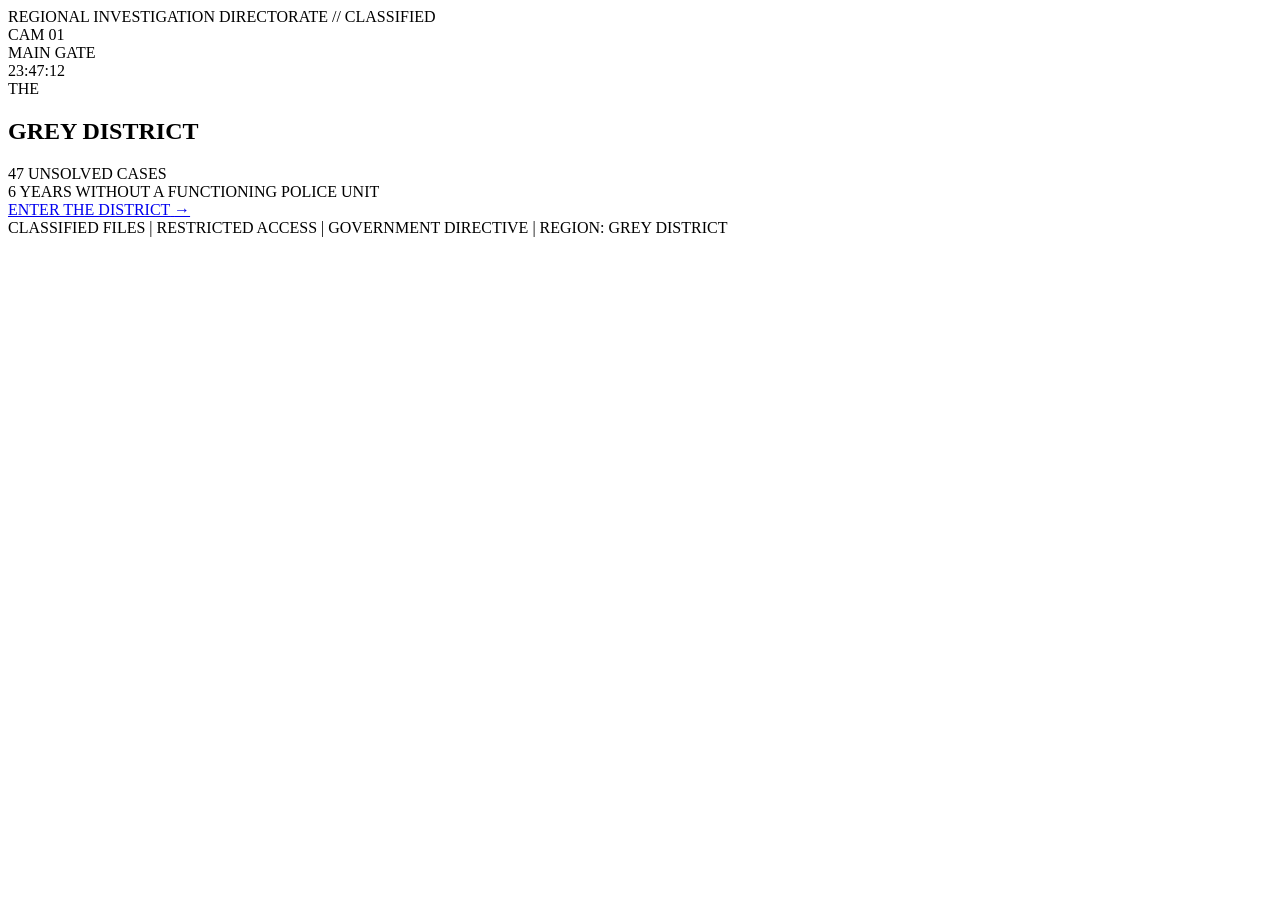
==== index.html @ d8ed6bbc "add homepage HTML structure and initial content" ====
<!DOCTYPE html>
<html lang="en">

<head>

    <meta charset="UTF-8">

    <meta name="viewport"
          content="width=device-width, initial-scale=1.0">

    <title>The Grey District</title>


    <!-- =========================
         FONTS
    ========================== -->

    <link rel="preconnect"
          href="https://fonts.googleapis.com">

    <link rel="preconnect"
          href="https://fonts.gstatic.com"
          crossorigin>

    <link
        href="https://fonts.googleapis.com/css2?family=Cinzel:wght@400;500;600;700&family=Oswald:wght@300;400;500;600;700&display=swap"
        rel="stylesheet">


    <!-- =========================
         CSS
    ========================== -->

    <link rel="stylesheet" href="style.css">

</head>


<body>


    <!-- =========================
         HOMEPAGE
    ========================== -->

    <main class="homepage">


        <!-- BACKGROUND -->

        <div class="background"></div>

        <div class="dark-overlay"></div>


        <!-- =========================
             TOP HEADER
        ========================== -->

        <div class="top-header">

            <span>
                REGIONAL INVESTIGATION DIRECTORATE
            </span>

            <span class="red-slashes">
                //
            </span>

            <span>
                CLASSIFIED
            </span>

        </div>


        <!-- RED LINE -->

        <div class="top-red-line"></div>


        <!-- =========================
             CAMERA INFORMATION
        ========================== -->

        <div class="camera-info">

            <div>
                CAM 01
                <span class="record-dot"></span>
            </div>

            <div>
                MAIN GATE
            </div>

            <div id="cameraTime">
                23:47:12
            </div>

        </div>


        <!-- =========================
             SIREN AUDIO
        ========================== -->
<audio id="sirenSound" loop preload="auto">
    <source src="siren.mp3" type="audio/mpeg">
</audio>
        <!-- =========================
             MAIN TITLE
        ========================== -->

        <section class="title-section">


            <!-- THE -->

            <div class="the-text">
                THE
            </div>


            <!-- GREY DISTRICT -->

            <h1>
                GREY DISTRICT
            </h1>


            <!-- CASE COUNT -->

            <div class="cases">

                <span class="case-number">
                    47
                </span>

                <span>
                    UNSOLVED CASES
                </span>

            </div>


            <!-- SUBTITLE -->

            <div class="subtitle">

                6 YEARS WITHOUT A
                FUNCTIONING POLICE UNIT

            </div>


        </section>


        <!-- =========================
             ENTER BUTTON
        ========================== -->

      <a href="../CHARACTER/character.html"
   id="enterButton"
   class="enter-button">
    <span>ENTER THE DISTRICT</span>
    <span>→</span>
</a>

        <!-- =========================
             BOTTOM INFORMATION
        ========================== -->

        <div class="bottom-info">

            <span>
                CLASSIFIED FILES
            </span>

            <span class="separator">
                |
            </span>

            <span>
                RESTRICTED ACCESS
            </span>

            <span class="separator">
                |
            </span>

            <span>
                GOVERNMENT DIRECTIVE
            </span>

            <span class="separator">
                |
            </span>

            <span>
                REGION: GREY DISTRICT
            </span>

        </div>


    </main>



    <!-- =========================
         HOMEPAGE JAVASCRIPT
    ========================== -->

    <script>

        const enterButton =
            document.getElementById("enterButton");

        const siren =
            document.getElementById("sirenSound");


        enterButton.addEventListener("click", function(event) {

            event.preventDefault();


            /* =========================
               PLAY SIREN
            ========================== */

            siren.volume = 1.0;

            siren.currentTime = 0;


            const playPromise = siren.play();


            if (playPromise !== undefined) {

                playPromise
                    .then(function() {

                        /*
                         * Siren plays for 1.2 seconds.
                         */

                        setTimeout(function() {

                            siren.pause();

                            siren.currentTime = 0;


                            /*
                             * Go to Character Page
                             */

                            window.location.href =
                                "../CHARACTER/character.html";

                        }, 1200);

                    })

                    .catch(function(error) {

                        console.log(
                            "Siren could not play:",
                            error
                        );


                        /*
                         * Even if audio fails,
                         * still open Character page.
                         */

                        window.location.href =
                            "../CHARACTER/character.html";

                    });

            }

        });

    </script>


    <!-- =========================
         YOUR EXISTING JAVASCRIPT
    ========================== -->

    <script src="style.js"></script>


</body>

</html>
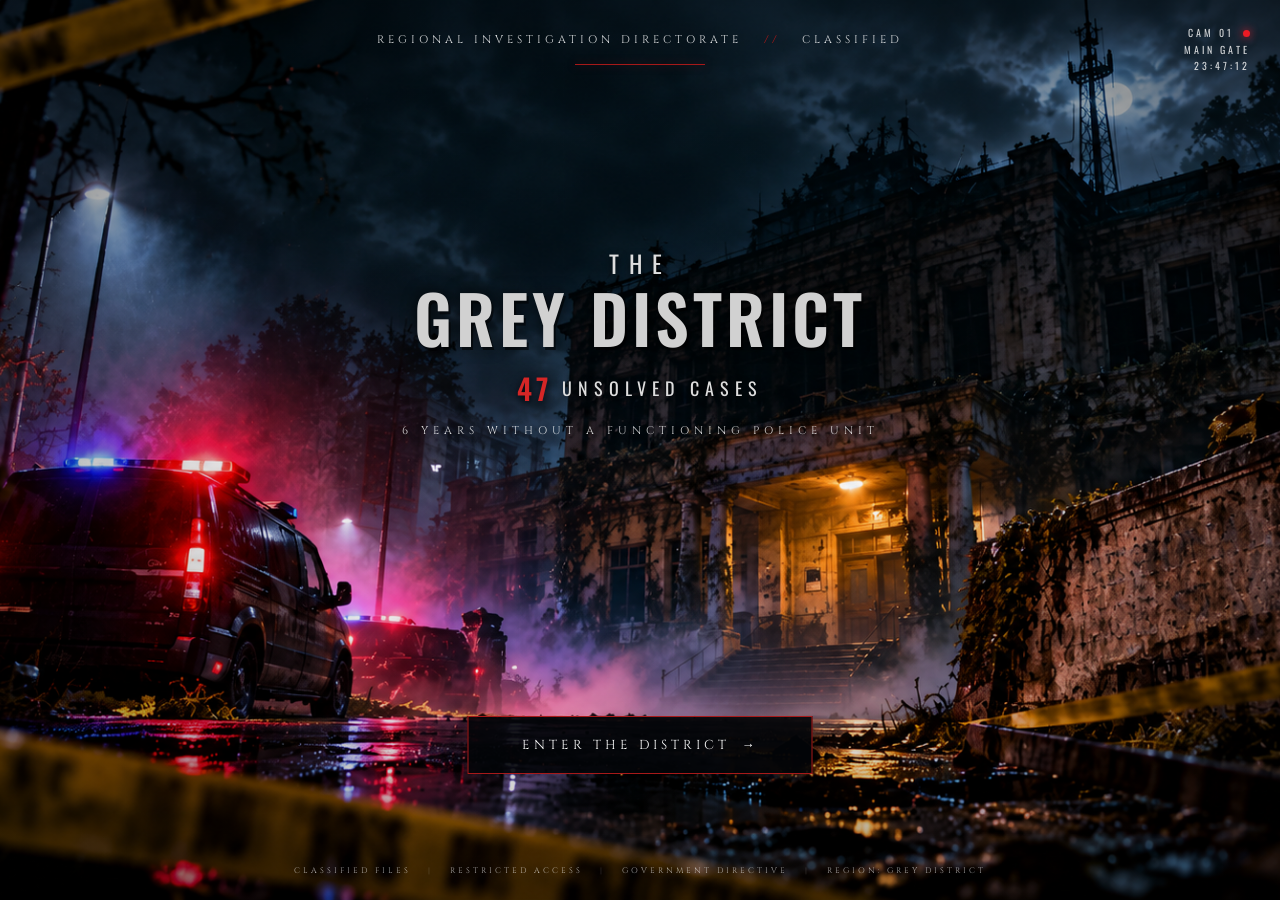
==== commit 2279e7c4: "fix: update stylesheet path to homepagee/style.css" ====
--- a/index.html
+++ b/index.html
@@ -31,7 +31,7 @@
          CSS
     ========================== -->
 
-    <link rel="stylesheet" href="style.css">
+    <link rel="stylesheet" href="homepagee/style.css">
 
 </head>
 
@@ -294,7 +294,7 @@
          YOUR EXISTING JAVASCRIPT
     ========================== -->
 
-    <script src="style.js"></script>
+    <script src="homepagee/script.js"></script>
 
 
 </body>
--- a/homepagee/style.css
+++ b/homepagee/style.css
@@ -0,0 +1,719 @@
+
+* {
+    margin: 0;
+    padding: 0;
+    box-sizing: border-box;
+}
+
+
+html,
+body {
+
+    width: 100%;
+    height: 100%;
+
+    margin: 0;
+
+    overflow: hidden;
+
+    background: #05070a;
+}
+
+
+/* ==================================================
+   MAIN HOMEPAGE
+================================================== */
+
+.homepage {
+
+    position: relative;
+
+    width: 100vw;
+    height: 100vh;
+
+    overflow: hidden;
+
+    color: white;
+
+    font-family: "Cinzel", serif;
+}
+
+
+/* ==================================================
+   BACKGROUND
+================================================== */
+
+.background {
+
+    position: absolute;
+
+    inset: 0;
+
+    width: 100%;
+    height: 100%;
+
+    background-image: url("background.png");
+
+    background-size: cover;
+
+    background-position: center center;
+
+    background-repeat: no-repeat;
+
+    z-index: 1;
+}
+
+
+/* ==================================================
+   CINEMATIC DARK OVERLAY
+================================================== */
+
+.dark-overlay {
+
+    position: absolute;
+
+    inset: 0;
+
+    z-index: 2;
+
+    pointer-events: none;
+
+    background:
+
+        radial-gradient(
+            ellipse at center,
+            rgba(0, 0, 0, 0.02) 20%,
+            rgba(0, 0, 0, 0.12) 50%,
+            rgba(0, 0, 0, 0.58) 100%
+        );
+}
+
+
+/* ==================================================
+   TOP HEADER
+================================================== */
+
+.top-header {
+
+    position: absolute;
+
+    top: 32px;
+
+    left: 50%;
+
+    transform: translateX(-50%);
+
+    width: 90%;
+
+    z-index: 10;
+
+    display: flex;
+
+    align-items: center;
+
+    justify-content: center;
+
+    gap: 22px;
+
+    color: rgba(255, 255, 255, 0.85);
+
+    font-family: "Cinzel", serif;
+
+    font-size: 11px;
+
+    font-weight: 400;
+
+    letter-spacing: 4px;
+
+    text-transform: uppercase;
+
+    white-space: nowrap;
+}
+
+
+.red-slashes {
+
+    color: #a71919;
+
+    font-weight: 700;
+
+    letter-spacing: 3px;
+}
+
+
+/* ==================================================
+   RED LINE
+================================================== */
+
+.top-red-line {
+
+    position: absolute;
+
+    top: 64px;
+
+    left: 50%;
+
+    transform: translateX(-50%);
+
+    width: 130px;
+
+    height: 1px;
+
+    z-index: 10;
+
+    background: #a71919;
+
+    box-shadow:
+        0 0 8px rgba(180, 20, 20, 0.5);
+}
+
+
+/* ==================================================
+   CAMERA INFORMATION
+================================================== */
+
+.camera-info {
+
+    position: absolute;
+
+    top: 25px;
+
+    right: 30px;
+
+    z-index: 10;
+
+    color: rgba(255, 255, 255, 0.8);
+
+    font-family: "Oswald", sans-serif;
+
+    font-size: 10px;
+
+    font-weight: 400;
+
+    letter-spacing: 3px;
+
+    line-height: 1.65;
+
+    text-align: right;
+
+    text-transform: uppercase;
+}
+
+
+/* RECORDING DOT */
+
+.record-dot {
+
+    display: inline-block;
+
+    width: 7px;
+    height: 7px;
+
+    margin-left: 4px;
+
+    border-radius: 50%;
+
+    background: #ed1b24;
+
+    box-shadow:
+        0 0 8px rgba(237, 27, 36, 0.9);
+
+    animation: recordBlink 1.1s infinite;
+}
+
+
+@keyframes recordBlink {
+
+    0% {
+        opacity: 1;
+    }
+
+    50% {
+        opacity: 0.25;
+    }
+
+    100% {
+        opacity: 1;
+    }
+}
+
+
+/* ==================================================
+   SOUND CONTROL
+================================================== */
+
+.sound-control {
+
+    position: absolute;
+
+    top: 80px;
+
+    right: 30px;
+
+    z-index: 30;
+
+    display: flex;
+
+    align-items: center;
+
+    gap: 8px;
+
+    padding: 8px 12px;
+
+    border: 1px solid rgba(255, 255, 255, 0.28);
+
+    background: rgba(3, 5, 8, 0.72);
+
+    color: rgba(255, 255, 255, 0.82);
+
+    font-family: "Oswald", sans-serif;
+
+    font-size: 9px;
+
+    letter-spacing: 2px;
+
+    text-transform: uppercase;
+
+    cursor: pointer;
+
+    transition:
+        background 0.3s ease,
+        border-color 0.3s ease,
+        color 0.3s ease;
+}
+
+
+.sound-control:hover {
+
+    background: rgba(100, 8, 8, 0.75);
+
+    border-color: #a71919;
+
+    color: #ffffff;
+}
+
+
+.sound-icon {
+
+    font-size: 11px;
+}
+
+
+/* SOUND OFF STATE */
+
+.sound-control.sound-off {
+
+    color: rgba(255, 255, 255, 0.42);
+
+    border-color: rgba(255, 255, 255, 0.14);
+}
+
+
+/* ==================================================
+   MAIN TITLE
+================================================== */
+
+.title-section {
+
+    position: absolute;
+
+    left: 50%;
+
+    top: 38%;
+
+    transform: translate(-50%, -50%);
+
+    width: 90%;
+
+    z-index: 10;
+
+    text-align: center;
+
+    text-transform: uppercase;
+
+    text-shadow:
+        0 3px 9px rgba(0, 0, 0, 0.9);
+}
+
+
+/* ==================================================
+   THE
+================================================== */
+
+.the-text {
+
+    margin-bottom: 5px;
+
+    font-family: "Oswald", sans-serif;
+
+    font-size: 24px;
+
+    font-weight: 400;
+
+    letter-spacing: 10px;
+
+    color: #dedede;
+}
+
+
+/* ==================================================
+   GREY DISTRICT
+================================================== */
+
+.title-section h1 {
+
+    margin: 0;
+
+    font-family: "Oswald", sans-serif;
+
+    /*
+       Smaller title.
+       Increase/decrease this value
+       if you want it adjusted.
+    */
+
+    font-size: clamp(44px, 5.2vw, 78px);
+
+    font-weight: 600;
+
+    line-height: 0.95;
+
+    letter-spacing: 4px;
+
+    color: #d1d1d1;
+
+    text-shadow:
+
+        2px 3px 0 rgba(0, 0, 0, 0.55),
+
+        0 0 15px rgba(0, 0, 0, 0.75);
+}
+
+
+/* ==================================================
+   CASES
+================================================== */
+
+.cases {
+
+    margin-top: 17px;
+
+    display: flex;
+
+    align-items: center;
+
+    justify-content: center;
+
+    gap: 10px;
+
+    font-family: "Oswald", sans-serif;
+
+    font-size: 18px;
+
+    font-weight: 400;
+
+    letter-spacing: 6px;
+
+    color: #dedede;
+}
+
+
+.case-number {
+
+    color: #d52626;
+
+    font-size: 29px;
+
+    font-weight: 600;
+
+    letter-spacing: 4px;
+}
+
+
+/* ==================================================
+   SUBTITLE
+================================================== */
+
+.subtitle {
+
+    margin-top: 14px;
+
+    font-family: "Cinzel", serif;
+
+    font-size: 11px;
+
+    font-weight: 400;
+
+    letter-spacing: 5px;
+
+    line-height: 1.5;
+
+    color: rgba(255, 255, 255, 0.82);
+}
+
+
+/* ==================================================
+   ENTER BUTTON
+================================================== */
+
+.enter-button {
+
+    position: absolute;
+
+    left: 50%;
+
+    bottom: 14%;
+
+    transform: translateX(-50%);
+
+    z-index: 20;
+
+    width: 345px;
+
+    height: 58px;
+
+    display: flex;
+
+    align-items: center;
+
+    justify-content: center;
+
+    gap: 12px;
+
+    border: 1px solid #a71919;
+
+    background: rgba(3, 5, 8, 0.9);
+
+    color: white;
+
+    font-family: "Cinzel", serif;
+
+    font-size: 13px;
+
+    font-weight: 400;
+
+    letter-spacing: 4px;
+
+    text-transform: uppercase;
+
+    cursor: pointer;
+
+    transition:
+        background 0.3s ease,
+        box-shadow 0.3s ease,
+        transform 0.3s ease;
+}
+
+
+.enter-arrow {
+
+    font-family: Arial, sans-serif;
+
+    font-size: 22px;
+
+    font-weight: 300;
+
+    line-height: 1;
+}
+
+
+.enter-button:hover {
+
+    background: rgba(100, 5, 5, 0.82);
+
+    box-shadow:
+        0 0 25px rgba(180, 20, 20, 0.5);
+
+    transform:
+        translateX(-50%)
+        translateY(-3px);
+}
+.enter-button,
+.enter-button:hover,
+.enter-button:focus,
+.enter-button:active,
+.enter-button:visited {
+    text-decoration: none;
+}
+
+/* ==================================================
+   BOTTOM INFORMATION
+================================================== */
+
+.bottom-info {
+
+    position: absolute;
+
+    left: 50%;
+
+    bottom: 24px;
+
+    transform: translateX(-50%);
+
+    width: 90%;
+
+    z-index: 10;
+
+    display: flex;
+
+    align-items: center;
+
+    justify-content: center;
+
+    gap: 17px;
+
+    color: rgba(255, 255, 255, 0.62);
+
+    font-family: "Cinzel", serif;
+
+    font-size: 8px;
+
+    font-weight: 400;
+
+    letter-spacing: 3px;
+
+    text-transform: uppercase;
+
+    white-space: nowrap;
+}
+
+
+.separator {
+
+    color: rgba(255, 255, 255, 0.3);
+}
+
+
+/* ==================================================
+   MOBILE
+================================================== */
+
+@media (max-width: 768px) {
+
+
+    .top-header {
+
+        top: 18px;
+
+        width: 75%;
+
+        gap: 8px;
+
+        font-size: 6px;
+
+        letter-spacing: 2px;
+    }
+
+
+    .top-red-line {
+
+        top: 43px;
+
+        width: 80px;
+    }
+
+
+    .camera-info {
+
+        top: 17px;
+
+        right: 12px;
+
+        font-size: 6px;
+
+        letter-spacing: 1.5px;
+    }
+
+
+    .sound-control {
+
+        top: 65px;
+
+        right: 12px;
+
+        padding: 6px 9px;
+
+        font-size: 7px;
+
+        letter-spacing: 1px;
+    }
+
+
+    .title-section {
+
+        top: 38%;
+
+        width: 94%;
+    }
+
+
+    .the-text {
+
+        font-size: 17px;
+
+        letter-spacing: 7px;
+    }
+
+
+    .title-section h1 {
+
+        font-size: 10vw;
+
+        letter-spacing: 2px;
+    }
+
+
+    .cases {
+
+        margin-top: 12px;
+
+        gap: 6px;
+
+        font-size: 10px;
+
+        letter-spacing: 3px;
+    }
+
+
+    .case-number {
+
+        font-size: 18px;
+    }
+
+
+    .subtitle {
+
+        margin-top: 10px;
+
+        font-size: 6px;
+
+        letter-spacing: 2px;
+    }
+
+
+    .enter-button {
+
+        bottom: 13%;
+
+        width: 275px;
+
+        height: 52px;
+
+        font-size: 10px;
+
+        letter-spacing: 3px;
+    }
+
+
+    .bottom-info {
+
+        bottom: 11px;
+
+        gap: 7px;
+
+        font-size: 5px;
+
+        letter-spacing: 1.5px;
+    }
+
+}
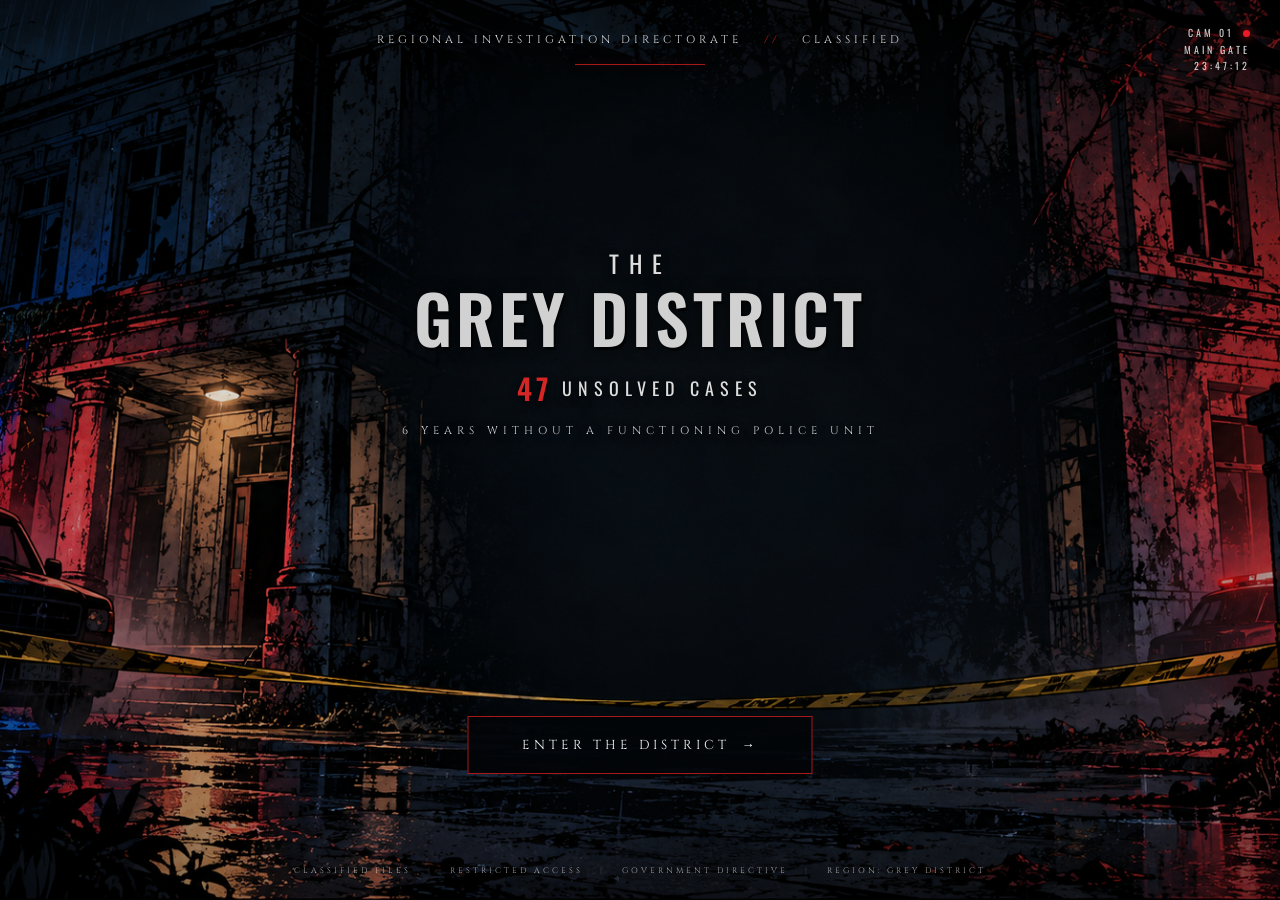
==== commit 15f3d5c7: "Add image prompts and game concept for "The Grey District" investigation game - Created detailed ima" ====
--- a/index.html
+++ b/index.html
@@ -105,7 +105,7 @@
              SIREN AUDIO
         ========================== -->
 <audio id="sirenSound" loop preload="auto">
-    <source src="siren.mp3" type="audio/mpeg">
+    <source src="homepagee/siren.mp3" type="audio/mpeg">
 </audio>
         <!-- =========================
              MAIN TITLE
@@ -160,7 +160,7 @@
              ENTER BUTTON
         ========================== -->
 
-      <a href="../CHARACTER/character.html"
+      <a href="character/character.html"
    id="enterButton"
    class="enter-button">
     <span>ENTER THE DISTRICT</span>
@@ -259,7 +259,7 @@
                              */
 
                             window.location.href =
-                                "../CHARACTER/character.html";
+                                "character/character.html";
 
                         }, 1200);
 
@@ -279,7 +279,7 @@
                          */
 
                         window.location.href =
-                            "../CHARACTER/character.html";
+                            "character/character.html";
 
                     });
 
@@ -290,13 +290,6 @@
     </script>
 
 
-    <!-- =========================
-         YOUR EXISTING JAVASCRIPT
-    ========================== -->
-
-    <script src="homepagee/script.js"></script>
-
-
 </body>
 
 </html>
